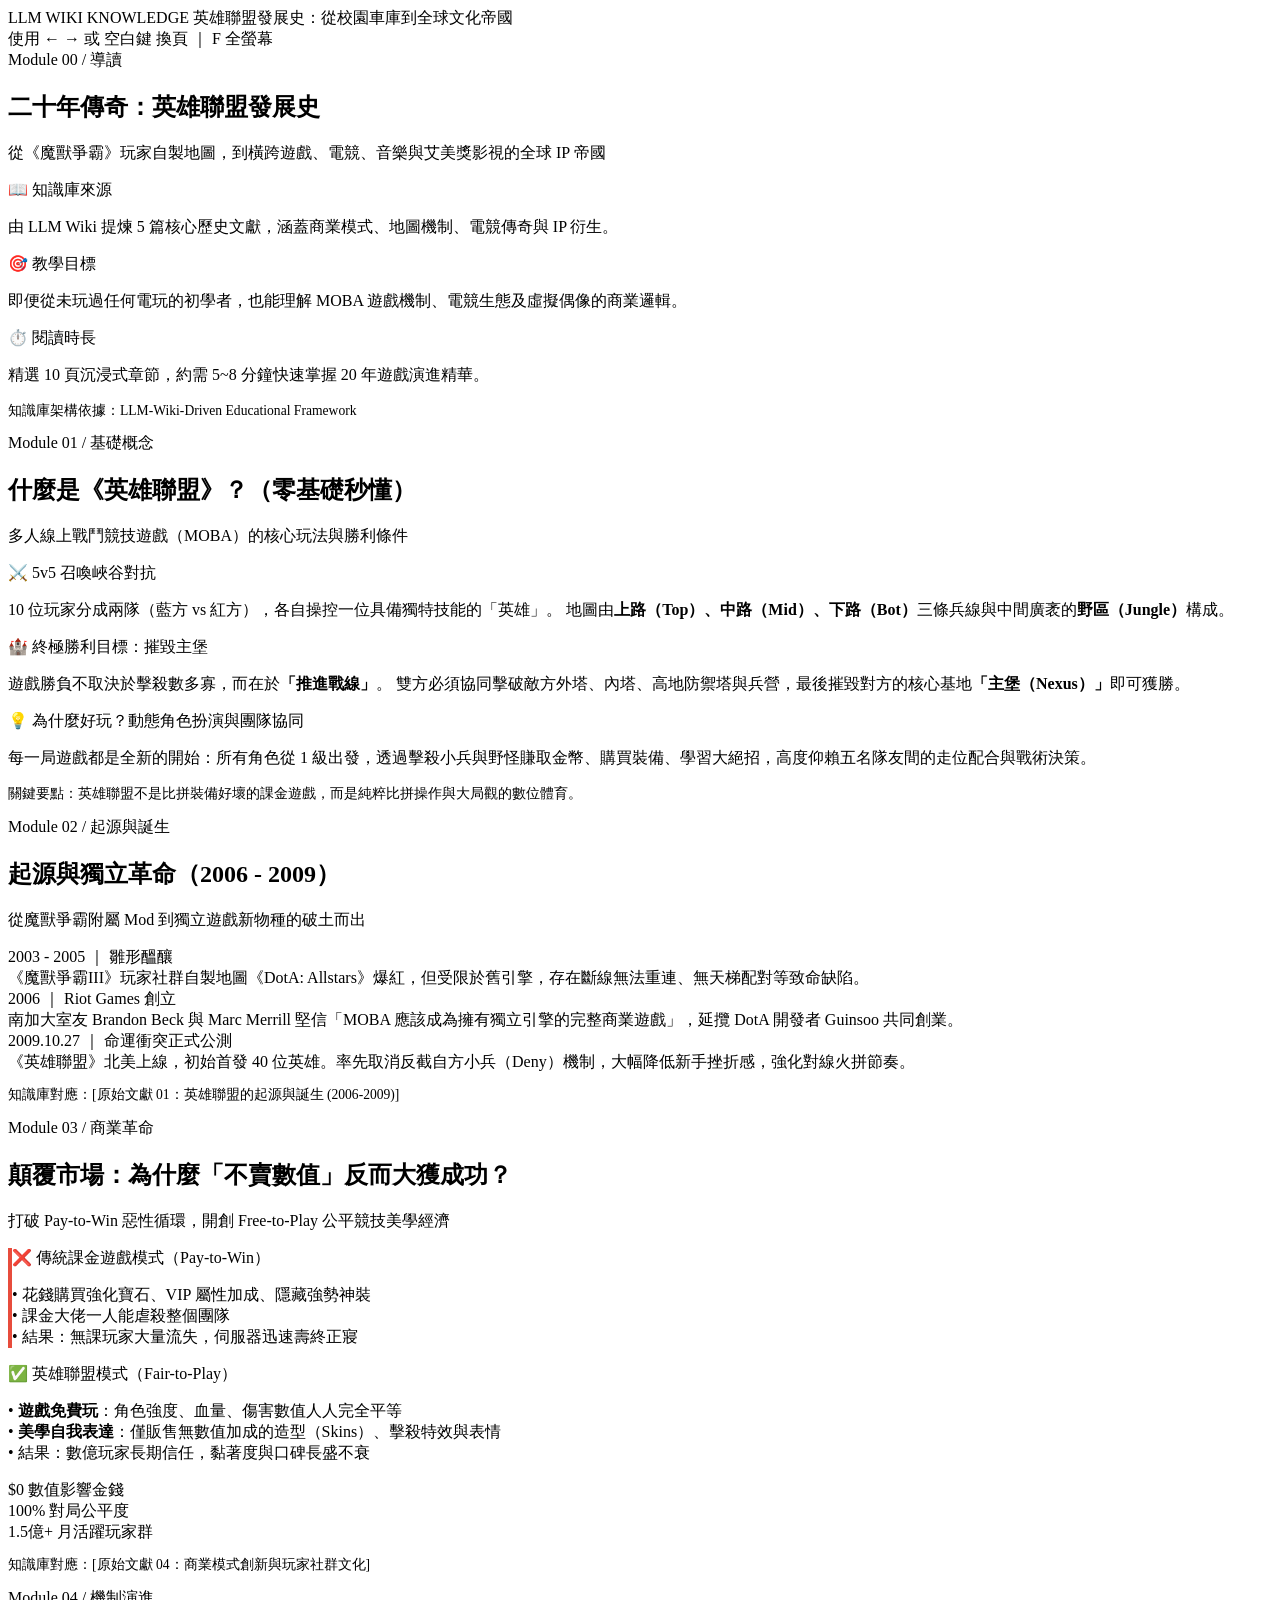
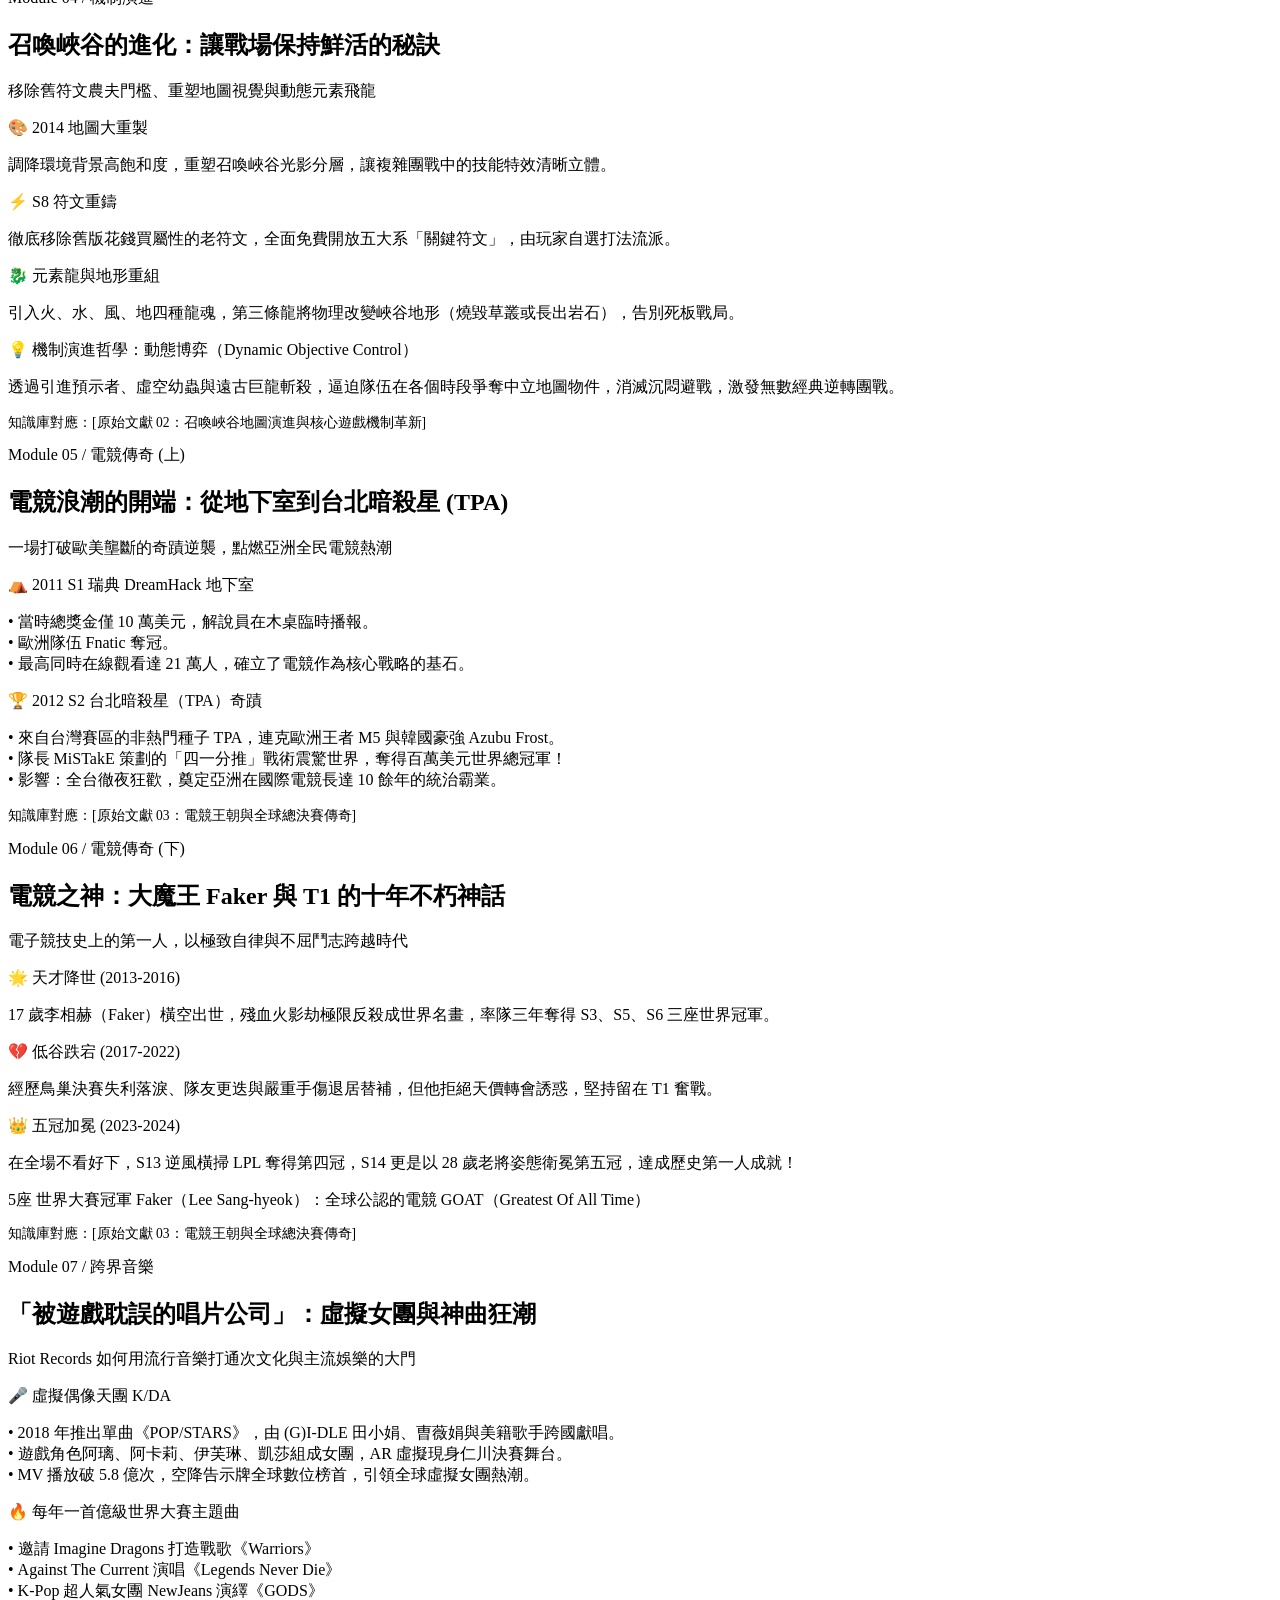
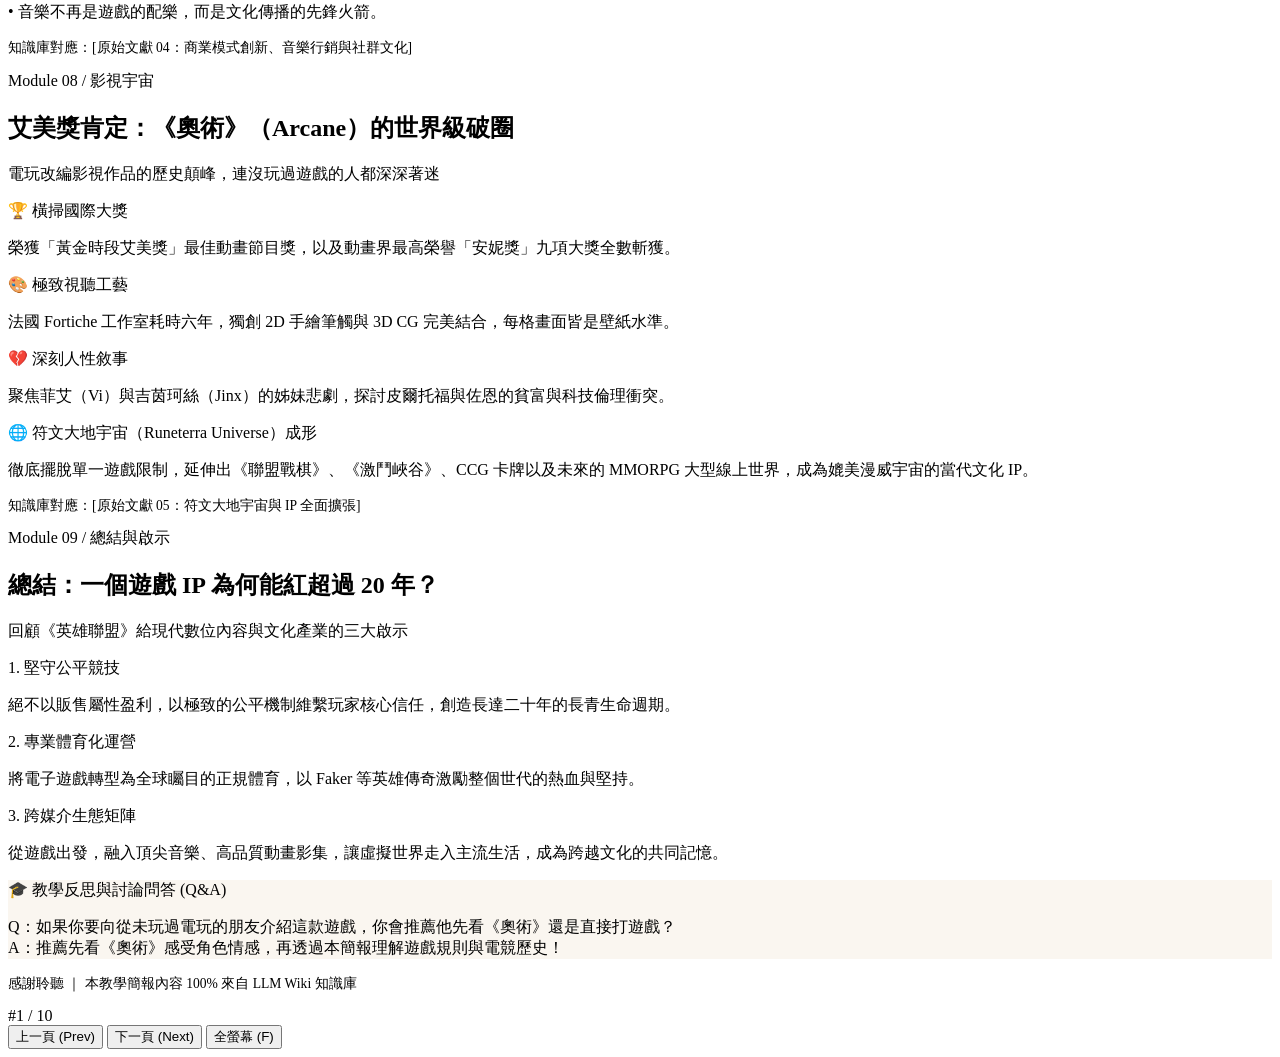
==== slides/index.html @ dda8e605 "feat: add slides/index.html" ====
<!DOCTYPE html>
<html lang="zh-TW">
<head>
  <meta charset="UTF-8">
  <meta name="viewport" content="width=device-width, initial-scale=1.0">
  <title>二十年傳奇：英雄聯盟發展史 (教學簡報)</title>
  <link rel="stylesheet" href="slides.css">
</head>
<body>
  <div class="bg-glow"></div>

  <!-- Header -->
  <header>
    <div class="brand">
      <span class="brand-badge">LLM WIKI KNOWLEDGE</span>
      <span class="brand-title">英雄聯盟發展史：從校園車庫到全球文化帝國</span>
    </div>
    <div class="shortcuts">
      使用 <span class="key-badge">←</span> <span class="key-badge">→</span> 或 <span class="key-badge">空白鍵</span> 換頁 ｜ <span class="key-badge">F</span> 全螢幕
    </div>
    <div class="progress-track">
      <div class="progress-fill" id="progressFill"></div>
    </div>
  </header>

  <!-- Slide Deck -->
  <main class="deck">

    <!-- Slide 1: Title -->
    <section class="slide active" id="slide-1">
      <div>
        <span class="slide-category">Module 00 / 導讀</span>
        <h1 class="slide-title">二十年傳奇：英雄聯盟發展史</h1>
        <p class="slide-subtitle">從《魔獸爭霸》玩家自製地圖，到橫跨遊戲、電競、音樂與艾美獎影視的全球 IP 帝國</p>
      </div>
      <div class="slide-body">
        <div class="grid-3">
          <div class="card">
            <div class="card-title">📖 知識庫來源</div>
            <p class="card-text">由 LLM Wiki 提煉 5 篇核心歷史文獻，涵蓋商業模式、地圖機制、電競傳奇與 IP 衍生。</p>
          </div>
          <div class="card">
            <div class="card-title">🎯 教學目標</div>
            <p class="card-text">即便從未玩過任何電玩的初學者，也能理解 MOBA 遊戲機制、電競生態及虛擬偶像的商業邏輯。</p>
          </div>
          <div class="card">
            <div class="card-title">⏱️ 閱讀時長</div>
            <p class="card-text">精選 10 頁沉浸式章節，約需 5~8 分鐘快速掌握 20 年遊戲演進精華。</p>
          </div>
        </div>
      </div>
      <div>
        <p style="font-size: 0.85rem; color: var(--text-muted);">知識庫架構依據：LLM-Wiki-Driven Educational Framework</p>
      </div>
    </section>

    <!-- Slide 2: What is LoL (Beginner Concept) -->
    <section class="slide" id="slide-2">
      <div>
        <span class="slide-category">Module 01 / 基礎概念</span>
        <h2 class="slide-title">什麼是《英雄聯盟》？（零基礎秒懂）</h2>
        <p class="slide-subtitle">多人線上戰鬥競技遊戲（MOBA）的核心玩法與勝利條件</p>
      </div>
      <div class="slide-body">
        <div class="grid-2">
          <div class="card">
            <div class="card-title">⚔️ 5v5 召喚峽谷對抗</div>
            <p class="card-text">
              10 位玩家分成兩隊（藍方 vs 紅方），各自操控一位具備獨特技能的「英雄」。
              地圖由<strong>上路（Top）、中路（Mid）、下路（Bot）</strong>三條兵線與中間廣袤的<strong>野區（Jungle）</strong>構成。
            </p>
          </div>
          <div class="card">
            <div class="card-title">🏰 終極勝利目標：摧毀主堡</div>
            <p class="card-text">
              遊戲勝負不取決於擊殺數多寡，而在於<strong>「推進戰線」</strong>。
              雙方必須協同擊破敵方外塔、內塔、高地防禦塔與兵營，最後摧毀對方的核心基地<strong>「主堡（Nexus）」</strong>即可獲勝。
            </p>
          </div>
        </div>
        <div class="card" style="margin-top: 10px;">
          <div class="card-title">💡 為什麼好玩？動態角色扮演與團隊協同</div>
          <p class="card-text">
            每一局遊戲都是全新的開始：所有角色從 1 級出發，透過擊殺小兵與野怪賺取金幣、購買裝備、學習大絕招，高度仰賴五名隊友間的走位配合與戰術決策。
          </p>
        </div>
      </div>
      <div>
        <p style="font-size: 0.85rem; color: var(--accent-cyan);">關鍵要點：英雄聯盟不是比拼裝備好壞的課金遊戲，而是純粹比拼操作與大局觀的數位體育。</p>
      </div>
    </section>

    <!-- Slide 3: Origins (2006-2009) -->
    <section class="slide" id="slide-3">
      <div>
        <span class="slide-category">Module 02 / 起源與誕生</span>
        <h2 class="slide-title">起源與獨立革命（2006 - 2009）</h2>
        <p class="slide-subtitle">從魔獸爭霸附屬 Mod 到獨立遊戲新物種的破土而出</p>
      </div>
      <div class="slide-body">
        <div class="timeline">
          <div class="timeline-item">
            <div class="timeline-year">2003 - 2005 ｜ 雛形醞釀</div>
            <div class="timeline-desc">《魔獸爭霸III》玩家社群自製地圖《DotA: Allstars》爆紅，但受限於舊引擎，存在斷線無法重連、無天梯配對等致命缺陷。</div>
          </div>
          <div class="timeline-item">
            <div class="timeline-year">2006 ｜ Riot Games 創立</div>
            <div class="timeline-desc">南加大室友 Brandon Beck 與 Marc Merrill 堅信「MOBA 應該成為擁有獨立引擎的完整商業遊戲」，延攬 DotA 開發者 Guinsoo 共同創業。</div>
          </div>
          <div class="timeline-item">
            <div class="timeline-year">2009.10.27 ｜ 命運衝突正式公測</div>
            <div class="timeline-desc">《英雄聯盟》北美上線，初始首發 40 位英雄。率先取消反截自方小兵（Deny）機制，大幅降低新手挫折感，強化對線火拼節奏。</div>
          </div>
        </div>
      </div>
      <div>
        <p style="font-size: 0.85rem; color: var(--border-gold);">知識庫對應：[原始文獻 01：英雄聯盟的起源與誕生 (2006-2009)]</p>
      </div>
    </section>

    <!-- Slide 4: Business Model -->
    <section class="slide" id="slide-4">
      <div>
        <span class="slide-category">Module 03 / 商業革命</span>
        <h2 class="slide-title">顛覆市場：為什麼「不賣數值」反而大獲成功？</h2>
        <p class="slide-subtitle">打破 Pay-to-Win 惡性循環，開創 Free-to-Play 公平競技美學經濟</p>
      </div>
      <div class="slide-body">
        <div class="grid-2">
          <div class="card" style="border-left: 4px solid #e74c3c;">
            <div class="card-title">❌ 傳統課金遊戲模式（Pay-to-Win）</div>
            <p class="card-text">
              • 花錢購買強化寶石、VIP 屬性加成、隱藏強勢神裝<br>
              • 課金大佬一人能虐殺整個團隊<br>
              • 結果：無課玩家大量流失，伺服器迅速壽終正寢
            </p>
          </div>
          <div class="card" style="border-left: 4px solid var(--accent-cyan);">
            <div class="card-title">✅ 英雄聯盟模式（Fair-to-Play）</div>
            <p class="card-text">
              • <strong>遊戲免費玩</strong>：角色強度、血量、傷害數值人人完全平等<br>
              • <strong>美學自我表達</strong>：僅販售無數值加成的造型（Skins）、擊殺特效與表情<br>
              • 結果：數億玩家長期信任，黏著度與口碑長盛不衰
            </p>
          </div>
        </div>
        <div class="grid-3" style="margin-top: 10px;">
          <div class="stat-box">
            <span class="stat-number">$0</span>
            <span class="stat-label">數值影響金錢</span>
          </div>
          <div class="stat-box">
            <span class="stat-number">100%</span>
            <span class="stat-label">對局公平度</span>
          </div>
          <div class="stat-box">
            <span class="stat-number">1.5億+</span>
            <span class="stat-label">月活躍玩家群</span>
          </div>
        </div>
      </div>
      <div>
        <p style="font-size: 0.85rem; color: var(--border-gold);">知識庫對應：[原始文獻 04：商業模式創新與玩家社群文化]</p>
      </div>
    </section>

    <!-- Slide 5: Gameplay Mechanics -->
    <section class="slide" id="slide-5">
      <div>
        <span class="slide-category">Module 04 / 機制演進</span>
        <h2 class="slide-title">召喚峽谷的進化：讓戰場保持鮮活的秘訣</h2>
        <p class="slide-subtitle">移除舊符文農夫門檻、重塑地圖視覺與動態元素飛龍</p>
      </div>
      <div class="slide-body">
        <div class="grid-3">
          <div class="card">
            <div class="card-title">🎨 2014 地圖大重製</div>
            <p class="card-text">調降環境背景高飽和度，重塑召喚峽谷光影分層，讓複雜團戰中的技能特效清晰立體。</p>
          </div>
          <div class="card">
            <div class="card-title">⚡ S8 符文重鑄</div>
            <p class="card-text">徹底移除舊版花錢買屬性的老符文，全面免費開放五大系「關鍵符文」，由玩家自選打法流派。</p>
          </div>
          <div class="card">
            <div class="card-title">🐉 元素龍與地形重組</div>
            <p class="card-text">引入火、水、風、地四種龍魂，第三條龍將物理改變峽谷地形（燒毀草叢或長出岩石），告別死板戰局。</p>
          </div>
        </div>
        <div class="card" style="margin-top: 10px;">
          <div class="card-title">💡 機制演進哲學：動態博弈（Dynamic Objective Control）</div>
          <p class="card-text">
            透過引進預示者、虛空幼蟲與遠古巨龍斬殺，逼迫隊伍在各個時段爭奪中立地圖物件，消滅沉悶避戰，激發無數經典逆轉團戰。
          </p>
        </div>
      </div>
      <div>
        <p style="font-size: 0.85rem; color: var(--border-gold);">知識庫對應：[原始文獻 02：召喚峽谷地圖演進與核心遊戲機制革新]</p>
      </div>
    </section>

    <!-- Slide 6: Esports Origin & TPA -->
    <section class="slide" id="slide-6">
      <div>
        <span class="slide-category">Module 05 / 電競傳奇 (上)</span>
        <h2 class="slide-title">電競浪潮的開端：從地下室到台北暗殺星 (TPA)</h2>
        <p class="slide-subtitle">一場打破歐美壟斷的奇蹟逆襲，點燃亞洲全民電競熱潮</p>
      </div>
      <div class="slide-body">
        <div class="grid-2">
          <div class="card">
            <div class="card-title">⛺ 2011 S1 瑞典 DreamHack 地下室</div>
            <p class="card-text">
              • 當時總獎金僅 10 萬美元，解說員在木桌臨時播報。<br>
              • 歐洲隊伍 Fnatic 奪冠。<br>
              • 最高同時在線觀看達 21 萬人，確立了電競作為核心戰略的基石。
            </p>
          </div>
          <div class="card">
            <div class="card-title">🏆 2012 S2 台北暗殺星（TPA）奇蹟</div>
            <p class="card-text">
              • 來自台灣賽區的非熱門種子 TPA，連克歐洲王者 M5 與韓國豪強 Azubu Frost。<br>
              • 隊長 MiSTakE 策劃的「四一分推」戰術震驚世界，奪得百萬美元世界總冠軍！<br>
              • 影響：全台徹夜狂歡，奠定亞洲在國際電競長達 10 餘年的統治霸業。
            </p>
          </div>
        </div>
      </div>
      <div>
        <p style="font-size: 0.85rem; color: var(--border-gold);">知識庫對應：[原始文獻 03：電競王朝與全球總決賽傳奇]</p>
      </div>
    </section>

    <!-- Slide 7: Faker & T1 Dynasty -->
    <section class="slide" id="slide-7">
      <div>
        <span class="slide-category">Module 06 / 電競傳奇 (下)</span>
        <h2 class="slide-title">電競之神：大魔王 Faker 與 T1 的十年不朽神話</h2>
        <p class="slide-subtitle">電子競技史上的第一人，以極致自律與不屈鬥志跨越時代</p>
      </div>
      <div class="slide-body">
        <div class="grid-3">
          <div class="card">
            <div class="card-title">🌟 天才降世 (2013-2016)</div>
            <p class="card-text">17 歲李相赫（Faker）橫空出世，殘血火影劫極限反殺成世界名畫，率隊三年奪得 S3、S5、S6 三座世界冠軍。</p>
          </div>
          <div class="card">
            <div class="card-title">💔 低谷跌宕 (2017-2022)</div>
            <p class="card-text">經歷鳥巢決賽失利落淚、隊友更迭與嚴重手傷退居替補，但他拒絕天價轉會誘惑，堅持留在 T1 奮戰。</p>
          </div>
          <div class="card">
            <div class="card-title">👑 五冠加冕 (2023-2024)</div>
            <p class="card-text">在全場不看好下，S13 逆風橫掃 LPL 奪得第四冠，S14 更是以 28 歲老將姿態衛冕第五冠，達成歷史第一人成就！</p>
          </div>
        </div>
        <div class="stat-box" style="margin-top: 10px;">
          <span class="stat-number">5座 世界大賽冠軍</span>
          <span class="stat-label">Faker（Lee Sang-hyeok）：全球公認的電競 GOAT（Greatest Of All Time）</span>
        </div>
      </div>
      <div>
        <p style="font-size: 0.85rem; color: var(--border-gold);">知識庫對應：[原始文獻 03：電競王朝與全球總決賽傳奇]</p>
      </div>
    </section>

    <!-- Slide 8: Music Culture K/DA -->
    <section class="slide" id="slide-8">
      <div>
        <span class="slide-category">Module 07 / 跨界音樂</span>
        <h2 class="slide-title">「被遊戲耽誤的唱片公司」：虛擬女團與神曲狂潮</h2>
        <p class="slide-subtitle">Riot Records 如何用流行音樂打通次文化與主流娛樂的大門</p>
      </div>
      <div class="slide-body">
        <div class="grid-2">
          <div class="card">
            <div class="card-title">🎤 虛擬偶像天團 K/DA</div>
            <p class="card-text">
              • 2018 年推出單曲《POP/STARS》，由 (G)I-DLE 田小娟、曺薇娟與美籍歌手跨國獻唱。<br>
              • 遊戲角色阿璃、阿卡莉、伊芙琳、凱莎組成女團，AR 虛擬現身仁川決賽舞台。<br>
              • MV 播放破 5.8 億次，空降告示牌全球數位榜首，引領全球虛擬女團熱潮。
            </p>
          </div>
          <div class="card">
            <div class="card-title">🔥 每年一首億級世界大賽主題曲</div>
            <p class="card-text">
              • 邀請 Imagine Dragons 打造戰歌《Warriors》<br>
              • Against The Current 演唱《Legends Never Die》<br>
              • K-Pop 超人氣女團 NewJeans 演繹《GODS》<br>
              • 音樂不再是遊戲的配樂，而是文化傳播的先鋒火箭。
            </p>
          </div>
        </div>
      </div>
      <div>
        <p style="font-size: 0.85rem; color: var(--border-gold);">知識庫對應：[原始文獻 04：商業模式創新、音樂行銷與社群文化]</p>
      </div>
    </section>

    <!-- Slide 9: Arcane Emmy Award -->
    <section class="slide" id="slide-9">
      <div>
        <span class="slide-category">Module 08 / 影視宇宙</span>
        <h2 class="slide-title">艾美獎肯定：《奧術》（Arcane）的世界級破圈</h2>
        <p class="slide-subtitle">電玩改編影視作品的歷史顛峰，連沒玩過遊戲的人都深深著迷</p>
      </div>
      <div class="slide-body">
        <div class="grid-3">
          <div class="card">
            <div class="card-title">🏆 橫掃國際大獎</div>
            <p class="card-text">榮獲「黃金時段艾美獎」最佳動畫節目獎，以及動畫界最高榮譽「安妮獎」九項大獎全數斬獲。</p>
          </div>
          <div class="card">
            <div class="card-title">🎨 極致視聽工藝</div>
            <p class="card-text">法國 Fortiche 工作室耗時六年，獨創 2D 手繪筆觸與 3D CG 完美結合，每格畫面皆是壁紙水準。</p>
          </div>
          <div class="card">
            <div class="card-title">💔 深刻人性敘事</div>
            <p class="card-text">聚焦菲艾（Vi）與吉茵珂絲（Jinx）的姊妹悲劇，探討皮爾托福與佐恩的貧富與科技倫理衝突。</p>
          </div>
        </div>
        <div class="card" style="margin-top: 10px;">
          <div class="card-title">🌐 符文大地宇宙（Runeterra Universe）成形</div>
          <p class="card-text">
            徹底擺脫單一遊戲限制，延伸出《聯盟戰棋》、《激鬥峽谷》、CCG 卡牌以及未來的 MMORPG 大型線上世界，成為媲美漫威宇宙的當代文化 IP。
          </p>
        </div>
      </div>
      <div>
        <p style="font-size: 0.85rem; color: var(--border-gold);">知識庫對應：[原始文獻 05：符文大地宇宙與 IP 全面擴張]</p>
      </div>
    </section>

    <!-- Slide 10: Conclusion & Summary -->
    <section class="slide" id="slide-10">
      <div>
        <span class="slide-category">Module 09 / 總結與啟示</span>
        <h2 class="slide-title">總結：一個遊戲 IP 為何能紅超過 20 年？</h2>
        <p class="slide-subtitle">回顧《英雄聯盟》給現代數位內容與文化產業的三大啟示</p>
      </div>
      <div class="slide-body">
        <div class="grid-3">
          <div class="card">
            <div class="card-title">1. 堅守公平競技</div>
            <p class="card-text">絕不以販售屬性盈利，以極致的公平機制維繫玩家核心信任，創造長達二十年的長青生命週期。</p>
          </div>
          <div class="card">
            <div class="card-title">2. 專業體育化運營</div>
            <p class="card-text">將電子遊戲轉型為全球矚目的正規體育，以 Faker 等英雄傳奇激勵整個世代的熱血與堅持。</p>
          </div>
          <div class="card">
            <div class="card-title">3. 跨媒介生態矩陣</div>
            <p class="card-text">從遊戲出發，融入頂尖音樂、高品質動畫影集，讓虛擬世界走入主流生活，成為跨越文化的共同記憶。</p>
          </div>
        </div>
        <div class="card" style="margin-top: 12px; background: rgba(200, 170, 110, 0.1); border-color: var(--border-gold);">
          <div class="card-title" style="color: var(--border-gold);">🎓 教學反思與討論問答 (Q&A)</div>
          <p class="card-text">
            Q：如果你要向從未玩過電玩的朋友介紹這款遊戲，你會推薦他先看《奧術》還是直接打遊戲？<br>
            A：推薦先看《奧術》感受角色情感，再透過本簡報理解遊戲規則與電競歷史！
          </p>
        </div>
      </div>
      <div>
        <p style="font-size: 0.85rem; color: var(--text-muted);">感謝聆聽 ｜ 本教學簡報內容 100% 來自 LLM Wiki 知識庫</p>
      </div>
    </section>

  </main>

  <!-- Footer Controls -->
  <footer>
    <div class="slide-counter" id="slideCounter">#1 / 10</div>
    <div class="controls">
      <button class="btn-nav" id="btnPrev">上一頁 (Prev)</button>
      <button class="btn-nav" id="btnNext">下一頁 (Next)</button>
      <button class="btn-nav" id="btnFullscreen">全螢幕 (F)</button>
    </div>
  </footer>

  <script src="slides.js"></script>
</body>
</html>
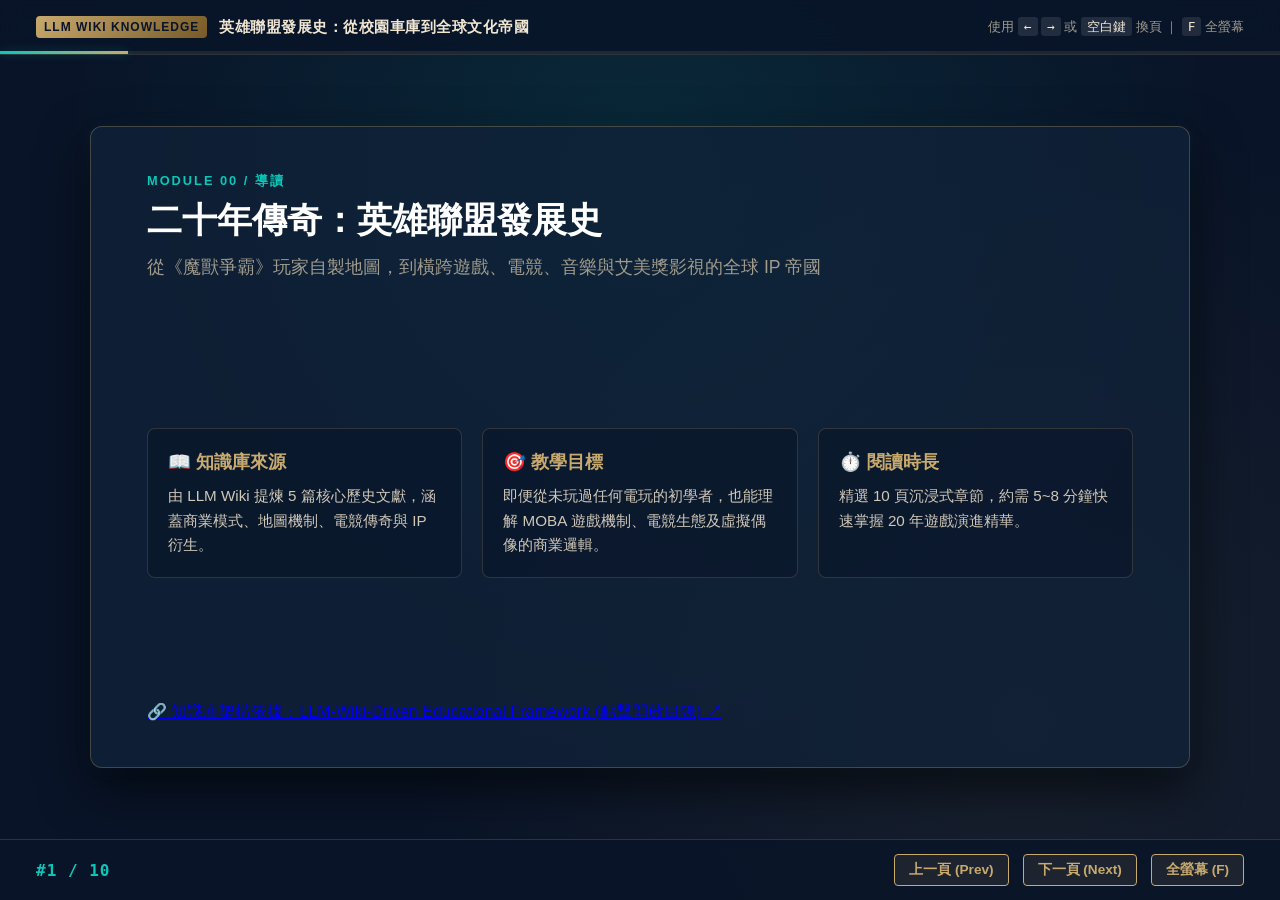
==== commit 9a306b8a: "feat: add slides/index.html" ====
--- a/slides/index.html
+++ b/slides/index.html
@@ -50,7 +50,9 @@
         </div>
       </div>
       <div>
-        <p style="font-size: 0.85rem; color: var(--text-muted);">知識庫架構依據：LLM-Wiki-Driven Educational Framework</p>
+        <a class="slide-footer-link" href="https://github.com/cary950826-hub/LOL-LLM-WIKI/blob/main/wiki/synthesis/index.md" target="_blank" rel="noopener noreferrer">
+          🔗 知識庫架構依據：LLM-Wiki-Driven Educational Framework (點擊開啟目錄) ↗
+        </a>
       </div>
     </section>
 
@@ -86,7 +88,9 @@
         </div>
       </div>
       <div>
-        <p style="font-size: 0.85rem; color: var(--accent-cyan);">關鍵要點：英雄聯盟不是比拼裝備好壞的課金遊戲，而是純粹比拼操作與大局觀的數位體育。</p>
+        <a class="slide-footer-link" href="https://github.com/cary950826-hub/LOL-LLM-WIKI/blob/main/wiki/synthesis/game_mechanics_evolution.md" target="_blank" rel="noopener noreferrer">
+          📖 知識庫對應：[核心機制與設計心法演進分析] ↗
+        </a>
       </div>
     </section>
 
@@ -114,7 +118,9 @@
         </div>
       </div>
       <div>
-        <p style="font-size: 0.85rem; color: var(--border-gold);">知識庫對應：[原始文獻 01：英雄聯盟的起源與誕生 (2006-2009)]</p>
+        <a class="slide-footer-link" href="https://github.com/cary950826-hub/LOL-LLM-WIKI/blob/main/wiki/raw/01_origins_and_birth_2006_2009.md" target="_blank" rel="noopener noreferrer">
+          📖 知識庫對應：[原始文獻 01：英雄聯盟的起源與誕生 (2006-2009)] ↗
+        </a>
       </div>
     </section>
 
@@ -160,7 +166,9 @@
         </div>
       </div>
       <div>
-        <p style="font-size: 0.85rem; color: var(--border-gold);">知識庫對應：[原始文獻 04：商業模式創新與玩家社群文化]</p>
+        <a class="slide-footer-link" href="https://github.com/cary950826-hub/LOL-LLM-WIKI/blob/main/wiki/raw/04_business_model_and_player_culture.md" target="_blank" rel="noopener noreferrer">
+          📖 知識庫對應：[原始文獻 04：商業模式創新與玩家社群文化] ↗
+        </a>
       </div>
     </section>
 
@@ -194,7 +202,9 @@
         </div>
       </div>
       <div>
-        <p style="font-size: 0.85rem; color: var(--border-gold);">知識庫對應：[原始文獻 02：召喚峽谷地圖演進與核心遊戲機制革新]</p>
+        <a class="slide-footer-link" href="https://github.com/cary950826-hub/LOL-LLM-WIKI/blob/main/wiki/raw/02_gameplay_evolution_and_map_redesign.md" target="_blank" rel="noopener noreferrer">
+          📖 知識庫對應：[原始文獻 02：召喚峽谷地圖演進與核心遊戲機制革新] ↗
+        </a>
       </div>
     </section>
 
@@ -226,7 +236,9 @@
         </div>
       </div>
       <div>
-        <p style="font-size: 0.85rem; color: var(--border-gold);">知識庫對應：[原始文獻 03：電競王朝與全球總決賽傳奇]</p>
+        <a class="slide-footer-link" href="https://github.com/cary950826-hub/LOL-LLM-WIKI/blob/main/wiki/raw/03_esports_phenomenon_and_worlds.md" target="_blank" rel="noopener noreferrer">
+          📖 知識庫對應：[原始文獻 03：電競王朝與全球總決賽傳奇] ↗
+        </a>
       </div>
     </section>
 
@@ -258,7 +270,9 @@
         </div>
       </div>
       <div>
-        <p style="font-size: 0.85rem; color: var(--border-gold);">知識庫對應：[原始文獻 03：電競王朝與全球總決賽傳奇]</p>
+        <a class="slide-footer-link" href="https://github.com/cary950826-hub/LOL-LLM-WIKI/blob/main/wiki/raw/03_esports_phenomenon_and_worlds.md" target="_blank" rel="noopener noreferrer">
+          📖 知識庫對應：[原始文獻 03：電競王朝與全球總決賽傳奇] ↗
+        </a>
       </div>
     </section>
 
@@ -291,7 +305,9 @@
         </div>
       </div>
       <div>
-        <p style="font-size: 0.85rem; color: var(--border-gold);">知識庫對應：[原始文獻 04：商業模式創新、音樂行銷與社群文化]</p>
+        <a class="slide-footer-link" href="https://github.com/cary950826-hub/LOL-LLM-WIKI/blob/main/wiki/raw/04_business_model_and_player_culture.md" target="_blank" rel="noopener noreferrer">
+          📖 知識庫對應：[原始文獻 04：商業模式創新、音樂行銷與社群文化] ↗
+        </a>
       </div>
     </section>
 
@@ -325,7 +341,9 @@
         </div>
       </div>
       <div>
-        <p style="font-size: 0.85rem; color: var(--border-gold);">知識庫對應：[原始文獻 05：符文大地宇宙與 IP 全面擴張]</p>
+        <a class="slide-footer-link" href="https://github.com/cary950826-hub/LOL-LLM-WIKI/blob/main/wiki/raw/05_ip_expansion_and_future_universe.md" target="_blank" rel="noopener noreferrer">
+          📖 知識庫對應：[原始文獻 05：符文大地宇宙與 IP 全面擴張] ↗
+        </a>
       </div>
     </section>
 
@@ -360,7 +378,9 @@
         </div>
       </div>
       <div>
-        <p style="font-size: 0.85rem; color: var(--text-muted);">感謝聆聽 ｜ 本教學簡報內容 100% 來自 LLM Wiki 知識庫</p>
+        <a class="slide-footer-link" href="https://github.com/cary950826-hub/LOL-LLM-WIKI/blob/main/wiki/synthesis/index.md" target="_blank" rel="noopener noreferrer">
+          🔗 感謝聆聽 ｜ 本教學簡報 100% 來自 LLM Wiki 知識庫 (點此查閱完整知識庫) ↗
+        </a>
       </div>
     </section>
 
--- a/slides/slides.css
+++ b/slides/slides.css
@@ -0,0 +1,328 @@
+:root {
+  --bg-primary: #091428;
+  --bg-secondary: #0a1b2d;
+  --bg-card: rgba(16, 34, 56, 0.75);
+  --border-gold: #c8aa6e;
+  --gold-glow: rgba(200, 170, 110, 0.3);
+  --accent-cyan: #0ac8b9;
+  --cyan-glow: rgba(10, 200, 185, 0.3);
+  --text-main: #f0e6d2;
+  --text-muted: #a09b8c;
+  --text-highlight: #ffffff;
+  --font-base: -apple-system, BlinkMacSystemFont, "Segoe UI", Roboto, "Microsoft JhengHei", sans-serif;
+}
+
+* {
+  box-sizing: border-box;
+  margin: 0;
+  padding: 0;
+}
+
+body {
+  background-color: var(--bg-primary);
+  color: var(--text-main);
+  font-family: var(--font-base);
+  overflow: hidden;
+  height: 100vh;
+  width: 100vw;
+  display: flex;
+  flex-direction: column;
+  user-select: none;
+}
+
+/* Background Atmosphere */
+.bg-glow {
+  position: absolute;
+  top: 0;
+  left: 0;
+  width: 100%;
+  height: 100%;
+  background: radial-gradient(circle at 50% 20%, rgba(10, 200, 185, 0.12), transparent 60%),
+              radial-gradient(circle at 80% 80%, rgba(200, 170, 110, 0.08), transparent 50%);
+  pointer-events: none;
+  z-index: 0;
+}
+
+/* Header & Progress Bar */
+header {
+  position: relative;
+  z-index: 10;
+  display: flex;
+  align-items: center;
+  justify-content: space-between;
+  padding: 16px 36px;
+  border-bottom: 1px solid rgba(200, 170, 110, 0.2);
+  background: rgba(9, 20, 40, 0.85);
+  backdrop-filter: blur(10px);
+}
+
+.brand {
+  display: flex;
+  align-items: center;
+  gap: 12px;
+}
+
+.brand-badge {
+  background: linear-gradient(135deg, #c8aa6e, #785a28);
+  color: #091428;
+  font-weight: 800;
+  font-size: 0.75rem;
+  padding: 4px 8px;
+  border-radius: 4px;
+  letter-spacing: 1px;
+}
+
+.brand-title {
+  font-size: 0.95rem;
+  font-weight: 600;
+  color: var(--text-main);
+  letter-spacing: 0.5px;
+}
+
+.progress-track {
+  position: absolute;
+  bottom: 0;
+  left: 0;
+  width: 100%;
+  height: 3px;
+  background: rgba(255, 255, 255, 0.08);
+}
+
+.progress-fill {
+  height: 100%;
+  width: 10%;
+  background: linear-gradient(90deg, var(--accent-cyan), var(--border-gold));
+  transition: width 0.35s ease;
+  box-shadow: 0 0 10px var(--cyan-glow);
+}
+
+/* Slides Container */
+.deck {
+  position: relative;
+  flex: 1;
+  z-index: 5;
+  display: flex;
+  align-items: center;
+  justify-content: center;
+  padding: 20px 40px;
+}
+
+.slide {
+  position: absolute;
+  width: 90%;
+  max-width: 1100px;
+  height: 82%;
+  max-height: 680px;
+  background: var(--bg-card);
+  border: 1px solid rgba(200, 170, 110, 0.3);
+  border-radius: 12px;
+  box-shadow: 0 20px 50px rgba(0, 0, 0, 0.6), 0 0 20px rgba(10, 200, 185, 0.05);
+  padding: 44px 56px;
+  display: flex;
+  flex-direction: column;
+  justify-content: space-between;
+  opacity: 0;
+  pointer-events: none;
+  transform: translateY(20px) scale(0.98);
+  transition: all 0.4s cubic-bezier(0.16, 1, 0.3, 1);
+  overflow-y: auto;
+}
+
+.slide.active {
+  opacity: 1;
+  pointer-events: auto;
+  transform: translateY(0) scale(1);
+}
+
+/* Slide Typography & Elements */
+.slide-category {
+  display: inline-block;
+  font-size: 0.8rem;
+  font-weight: 700;
+  text-transform: uppercase;
+  color: var(--accent-cyan);
+  letter-spacing: 2px;
+  margin-bottom: 8px;
+}
+
+.slide-title {
+  font-size: 2.2rem;
+  font-weight: 700;
+  color: var(--text-highlight);
+  margin-bottom: 12px;
+  line-height: 1.25;
+}
+
+.slide-subtitle {
+  font-size: 1.1rem;
+  color: var(--text-muted);
+  margin-bottom: 24px;
+  line-height: 1.5;
+}
+
+.slide-body {
+  flex: 1;
+  display: flex;
+  flex-direction: column;
+  justify-content: center;
+  gap: 20px;
+}
+
+/* Grids and Cards */
+.grid-2 {
+  display: grid;
+  grid-template-columns: 1fr 1fr;
+  gap: 24px;
+}
+
+.grid-3 {
+  display: grid;
+  grid-template-columns: 1fr 1fr 1fr;
+  gap: 20px;
+}
+
+.card {
+  background: rgba(9, 20, 40, 0.6);
+  border: 1px solid rgba(200, 170, 110, 0.2);
+  border-radius: 8px;
+  padding: 20px;
+  transition: transform 0.2s, border-color 0.2s;
+}
+
+.card:hover {
+  transform: translateY(-2px);
+  border-color: var(--accent-cyan);
+}
+
+.card-title {
+  font-size: 1.15rem;
+  font-weight: 600;
+  color: var(--border-gold);
+  margin-bottom: 10px;
+  display: flex;
+  align-items: center;
+  gap: 8px;
+}
+
+.card-text {
+  font-size: 0.95rem;
+  line-height: 1.6;
+  color: #d0c8b8;
+}
+
+/* Key Metrics / Highlights */
+.stat-box {
+  display: flex;
+  flex-direction: column;
+  align-items: center;
+  text-align: center;
+  background: rgba(10, 200, 185, 0.05);
+  border: 1px dashed rgba(10, 200, 185, 0.3);
+  border-radius: 8px;
+  padding: 16px;
+}
+
+.stat-number {
+  font-size: 2.4rem;
+  font-weight: 800;
+  color: var(--accent-cyan);
+}
+
+.stat-label {
+  font-size: 0.85rem;
+  color: var(--text-muted);
+  margin-top: 4px;
+}
+
+/* Timeline Components */
+.timeline {
+  display: flex;
+  flex-direction: column;
+  gap: 14px;
+  position: relative;
+  padding-left: 20px;
+  border-left: 2px solid rgba(200, 170, 110, 0.3);
+}
+
+.timeline-item {
+  position: relative;
+}
+
+.timeline-item::before {
+  content: "";
+  position: absolute;
+  left: -27px;
+  top: 4px;
+  width: 12px;
+  height: 12px;
+  border-radius: 50%;
+  background: var(--accent-cyan);
+  box-shadow: 0 0 8px var(--accent-cyan);
+}
+
+.timeline-year {
+  font-size: 0.85rem;
+  font-weight: 700;
+  color: var(--border-gold);
+}
+
+.timeline-desc {
+  font-size: 0.95rem;
+  color: #ded6c5;
+}
+
+/* Footer & Controls */
+footer {
+  position: relative;
+  z-index: 10;
+  display: flex;
+  align-items: center;
+  justify-content: space-between;
+  padding: 14px 36px;
+  background: rgba(9, 20, 40, 0.9);
+  border-top: 1px solid rgba(200, 170, 110, 0.2);
+}
+
+.controls {
+  display: flex;
+  align-items: center;
+  gap: 14px;
+}
+
+.btn-nav {
+  background: rgba(200, 170, 110, 0.1);
+  border: 1px solid var(--border-gold);
+  color: var(--border-gold);
+  padding: 6px 14px;
+  border-radius: 4px;
+  cursor: pointer;
+  font-weight: 600;
+  font-size: 0.85rem;
+  transition: all 0.2s;
+}
+
+.btn-nav:hover {
+  background: var(--border-gold);
+  color: #091428;
+}
+
+.slide-counter {
+  font-family: monospace;
+  font-size: 1rem;
+  color: var(--accent-cyan);
+  font-weight: 700;
+  letter-spacing: 1px;
+}
+
+.shortcuts {
+  font-size: 0.8rem;
+  color: var(--text-muted);
+}
+
+.key-badge {
+  background: rgba(255, 255, 255, 0.1);
+  padding: 2px 6px;
+  border-radius: 3px;
+  font-family: monospace;
+  color: var(--text-main);
+}
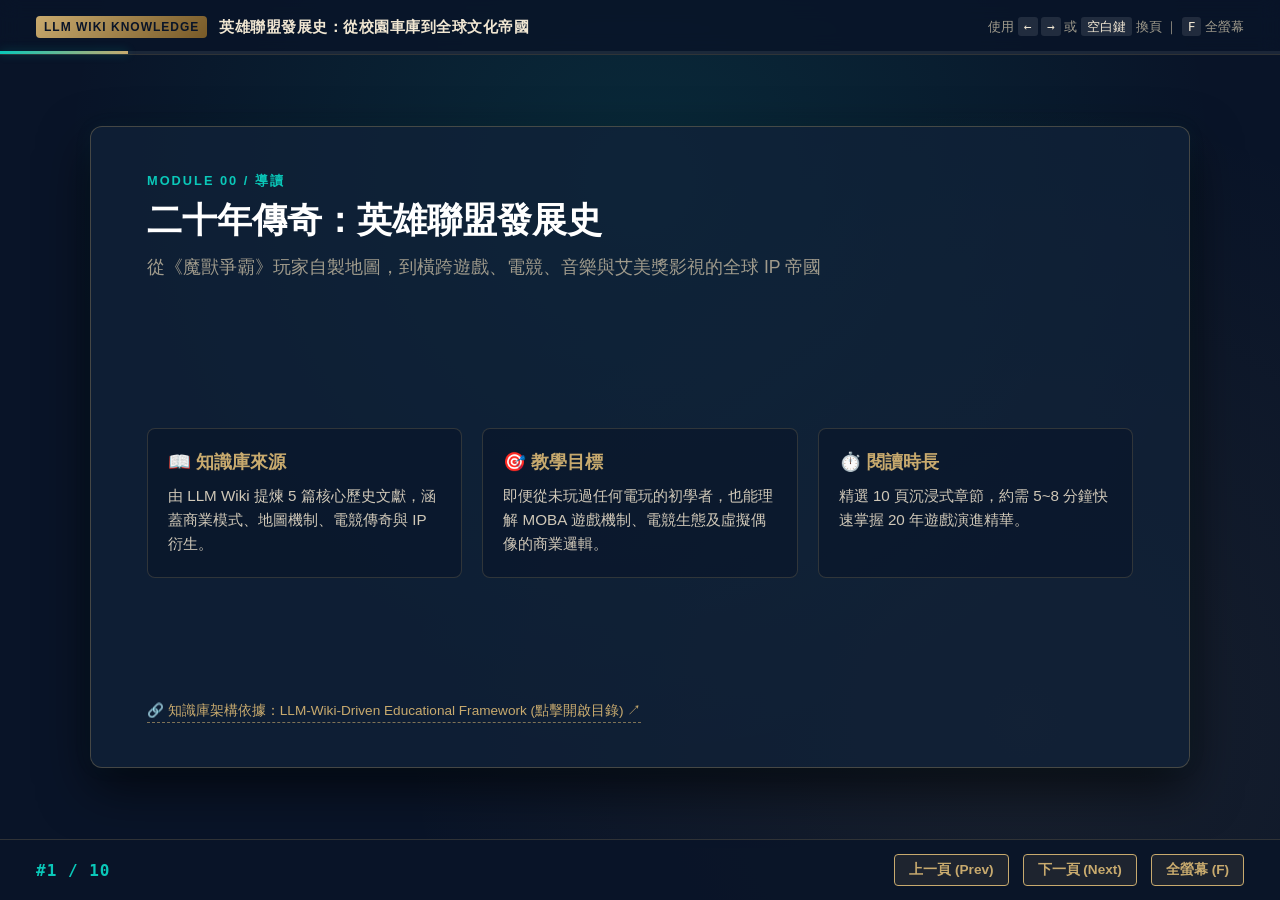
==== commit 0fe48572: "feat: add slides/index.html" ====
--- a/slides/index.html
+++ b/slides/index.html
@@ -260,13 +260,13 @@
             <p class="card-text">經歷鳥巢決賽失利落淚、隊友更迭與嚴重手傷退居替補，但他拒絕天價轉會誘惑，堅持留在 T1 奮戰。</p>
           </div>
           <div class="card">
-            <div class="card-title">👑 五冠加冕 (2023-2024)</div>
-            <p class="card-text">在全場不看好下，S13 逆風橫掃 LPL 奪得第四冠，S14 更是以 28 歲老將姿態衛冕第五冠，達成歷史第一人成就！</p>
+            <div class="card-title">👑 六冠加冕 (2023-2025)</div>
+            <p class="card-text">在全場不看好下，S13 逆風奪第四冠，S14 衛冕第五冠，更於 2025 達成驚人三連霸斬獲第六冠，達成歷史第一人成就！</p>
           </div>
         </div>
         <div class="stat-box" style="margin-top: 10px;">
-          <span class="stat-number">5座 世界大賽冠軍</span>
-          <span class="stat-label">Faker（Lee Sang-hyeok）：全球公認的電競 GOAT（Greatest Of All Time）</span>
+          <span class="stat-number">6座 世界大賽冠軍</span>
+          <span class="stat-label">Faker（Lee Sang-hyeok）：全球公認的電競 GOAT，橫跨十二載的六冠傳奇</span>
         </div>
       </div>
       <div>
--- a/slides/slides.css
+++ b/slides/slides.css
@@ -326,3 +326,23 @@
   font-family: monospace;
   color: var(--text-main);
 }
+
+.slide-footer-link {
+  display: inline-flex;
+  align-items: center;
+  gap: 6px;
+  font-size: 0.85rem;
+  color: var(--border-gold);
+  text-decoration: none;
+  border-bottom: 1px dashed rgba(200, 170, 110, 0.6);
+  padding-bottom: 2px;
+  transition: all 0.2s ease;
+  cursor: pointer;
+}
+
+.slide-footer-link:hover {
+  color: var(--accent-cyan);
+  border-bottom-color: var(--accent-cyan);
+  transform: translateX(2px);
+}
+
